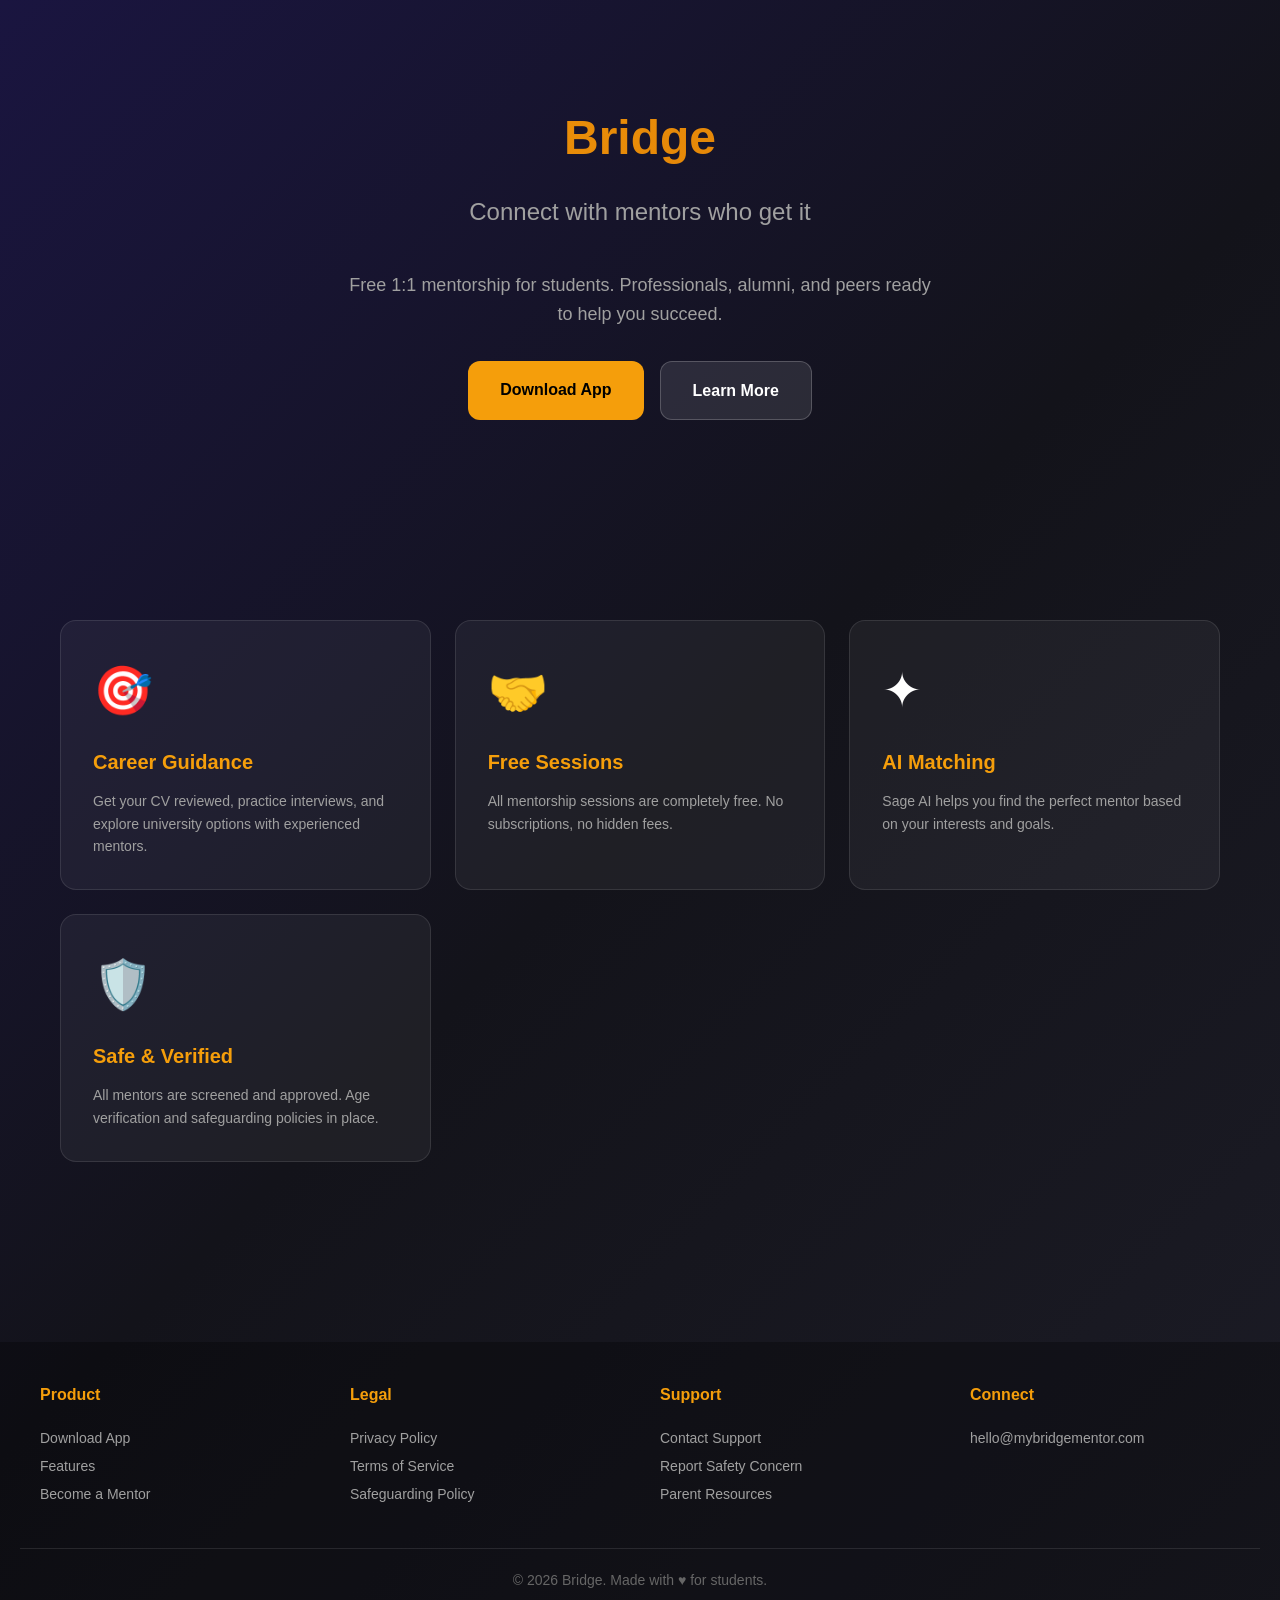
==== index.html @ 3bbaf50d "feat: Initial commit - Bridge legal website - Add homepage with purple gradient theme - Add Privacy " ====
<!DOCTYPE html>
<html lang="en">
<head>
    <meta charset="UTF-8">
    <meta name="viewport" content="width=device-width, initial-scale=1.0">
    <title>Bridge - Free Mentorship for Students</title>
    <meta name="description" content="Connect with mentors who get it. Free 1:1 sessions with professionals, alumni, and peers.">
    <style>
        * {
            margin: 0;
            padding: 0;
            box-sizing: border-box;
        }
        
        body {
            font-family: -apple-system, BlinkMacSystemFont, 'Segoe UI', Roboto, Oxygen, Ubuntu, Cantarell, sans-serif;
            line-height: 1.6;
            color: #1a1a1a;
            background: linear-gradient(135deg, #1a1540 0%, #13131a 50%, #1c1c26 100%);
            min-height: 100vh;
        }
        
        .container {
            max-width: 1200px;
            margin: 0 auto;
            padding: 40px 20px;
        }
        
        header {
            text-align: center;
            padding: 60px 20px;
            color: white;
        }
        
        .logo {
            font-size: 48px;
            font-weight: 700;
            margin-bottom: 16px;
            background: linear-gradient(135deg, #f59e0b 0%, #d97706 100%);
            -webkit-background-clip: text;
            -webkit-text-fill-color: transparent;
            background-clip: text;
        }
        
        .tagline {
            font-size: 24px;
            color: #a0a0a0;
            margin-bottom: 40px;
        }
        
        .cta-buttons {
            display: flex;
            gap: 16px;
            justify-content: center;
            flex-wrap: wrap;
            margin-top: 32px;
        }
        
        .btn {
            display: inline-block;
            padding: 16px 32px;
            border-radius: 12px;
            text-decoration: none;
            font-weight: 600;
            font-size: 16px;
            transition: all 0.3s ease;
        }
        
        .btn-primary {
            background: #f59e0b;
            color: #000;
        }
        
        .btn-primary:hover {
            background: #d97706;
            transform: translateY(-2px);
        }
        
        .btn-secondary {
            background: rgba(255, 255, 255, 0.1);
            color: white;
            border: 1px solid rgba(255, 255, 255, 0.2);
        }
        
        .btn-secondary:hover {
            background: rgba(255, 255, 255, 0.15);
        }
        
        .features {
            display: grid;
            grid-template-columns: repeat(auto-fit, minmax(280px, 1fr));
            gap: 24px;
            margin: 60px 0;
        }
        
        .feature {
            background: rgba(255, 255, 255, 0.05);
            border: 1px solid rgba(255, 255, 255, 0.1);
            border-radius: 16px;
            padding: 32px;
            color: white;
        }
        
        .feature-icon {
            font-size: 48px;
            margin-bottom: 16px;
        }
        
        .feature h3 {
            font-size: 20px;
            margin-bottom: 12px;
            color: #f59e0b;
        }
        
        .feature p {
            color: #a0a0a0;
            font-size: 14px;
        }
        
        footer {
            background: rgba(0, 0, 0, 0.3);
            color: white;
            padding: 40px 20px;
            margin-top: 80px;
        }
        
        .footer-content {
            max-width: 1200px;
            margin: 0 auto;
            display: grid;
            grid-template-columns: repeat(auto-fit, minmax(200px, 1fr));
            gap: 40px;
        }
        
        .footer-section h4 {
            color: #f59e0b;
            margin-bottom: 16px;
            font-size: 16px;
        }
        
        .footer-section ul {
            list-style: none;
        }
        
        .footer-section a {
            color: #a0a0a0;
            text-decoration: none;
            font-size: 14px;
            line-height: 2;
            transition: color 0.3s;
        }
        
        .footer-section a:hover {
            color: #f59e0b;
        }
        
        .footer-bottom {
            text-align: center;
            margin-top: 40px;
            padding-top: 20px;
            border-top: 1px solid rgba(255, 255, 255, 0.1);
            color: #666;
            font-size: 14px;
        }
        
        @media (max-width: 768px) {
            .logo {
                font-size: 36px;
            }
            
            .tagline {
                font-size: 18px;
            }
            
            .cta-buttons {
                flex-direction: column;
                align-items: center;
            }
            
            .btn {
                width: 100%;
                max-width: 300px;
                text-align: center;
            }
        }
    </style>
</head>
<body>
    <header>
        <div class="container">
            <h1 class="logo">Bridge</h1>
            <p class="tagline">Connect with mentors who get it</p>
            <p style="color: #a0a0a0; max-width: 600px; margin: 0 auto; font-size: 18px;">
                Free 1:1 mentorship for students. Professionals, alumni, and peers ready to help you succeed.
            </p>
            <div class="cta-buttons">
                <a href="#download" class="btn btn-primary">Download App</a>
                <a href="#about" class="btn btn-secondary">Learn More</a>
            </div>
        </div>
    </header>
    
    <div class="container">
        <div class="features">
            <div class="feature">
                <div class="feature-icon">🎯</div>
                <h3>Career Guidance</h3>
                <p>Get your CV reviewed, practice interviews, and explore university options with experienced mentors.</p>
            </div>
            
            <div class="feature">
                <div class="feature-icon">🤝</div>
                <h3>Free Sessions</h3>
                <p>All mentorship sessions are completely free. No subscriptions, no hidden fees.</p>
            </div>
            
            <div class="feature">
                <div class="feature-icon">✦</div>
                <h3>AI Matching</h3>
                <p>Sage AI helps you find the perfect mentor based on your interests and goals.</p>
            </div>
            
            <div class="feature">
                <div class="feature-icon">🛡️</div>
                <h3>Safe & Verified</h3>
                <p>All mentors are screened and approved. Age verification and safeguarding policies in place.</p>
            </div>
        </div>
    </div>
    
    <footer>
        <div class="footer-content">
            <div class="footer-section">
                <h4>Product</h4>
                <ul>
                    <li><a href="#download">Download App</a></li>
                    <li><a href="#features">Features</a></li>
                    <li><a href="#become-mentor">Become a Mentor</a></li>
                </ul>
            </div>
            
            <div class="footer-section">
                <h4>Legal</h4>
                <ul>
                    <li><a href="/privacy">Privacy Policy</a></li>
                    <li><a href="/terms">Terms of Service</a></li>
                    <li><a href="/safeguarding">Safeguarding Policy</a></li>
                </ul>
            </div>
            
            <div class="footer-section">
                <h4>Support</h4>
                <ul>
                    <li><a href="mailto:support@mybridgementor.com">Contact Support</a></li>
                    <li><a href="mailto:safety@mybridgementor.com">Report Safety Concern</a></li>
                    <li><a href="mailto:parents@mybridgementor.com">Parent Resources</a></li>
                </ul>
            </div>
            
            <div class="footer-section">
                <h4>Connect</h4>
                <ul>
                    <li><a href="mailto:hello@mybridgementor.com">hello@mybridgementor.com</a></li>
                </ul>
            </div>
        </div>
        
        <div class="footer-bottom">
            <p>&copy; 2026 Bridge. Made with ♥ for students.</p>
        </div>
    </footer>
</body>
</html>
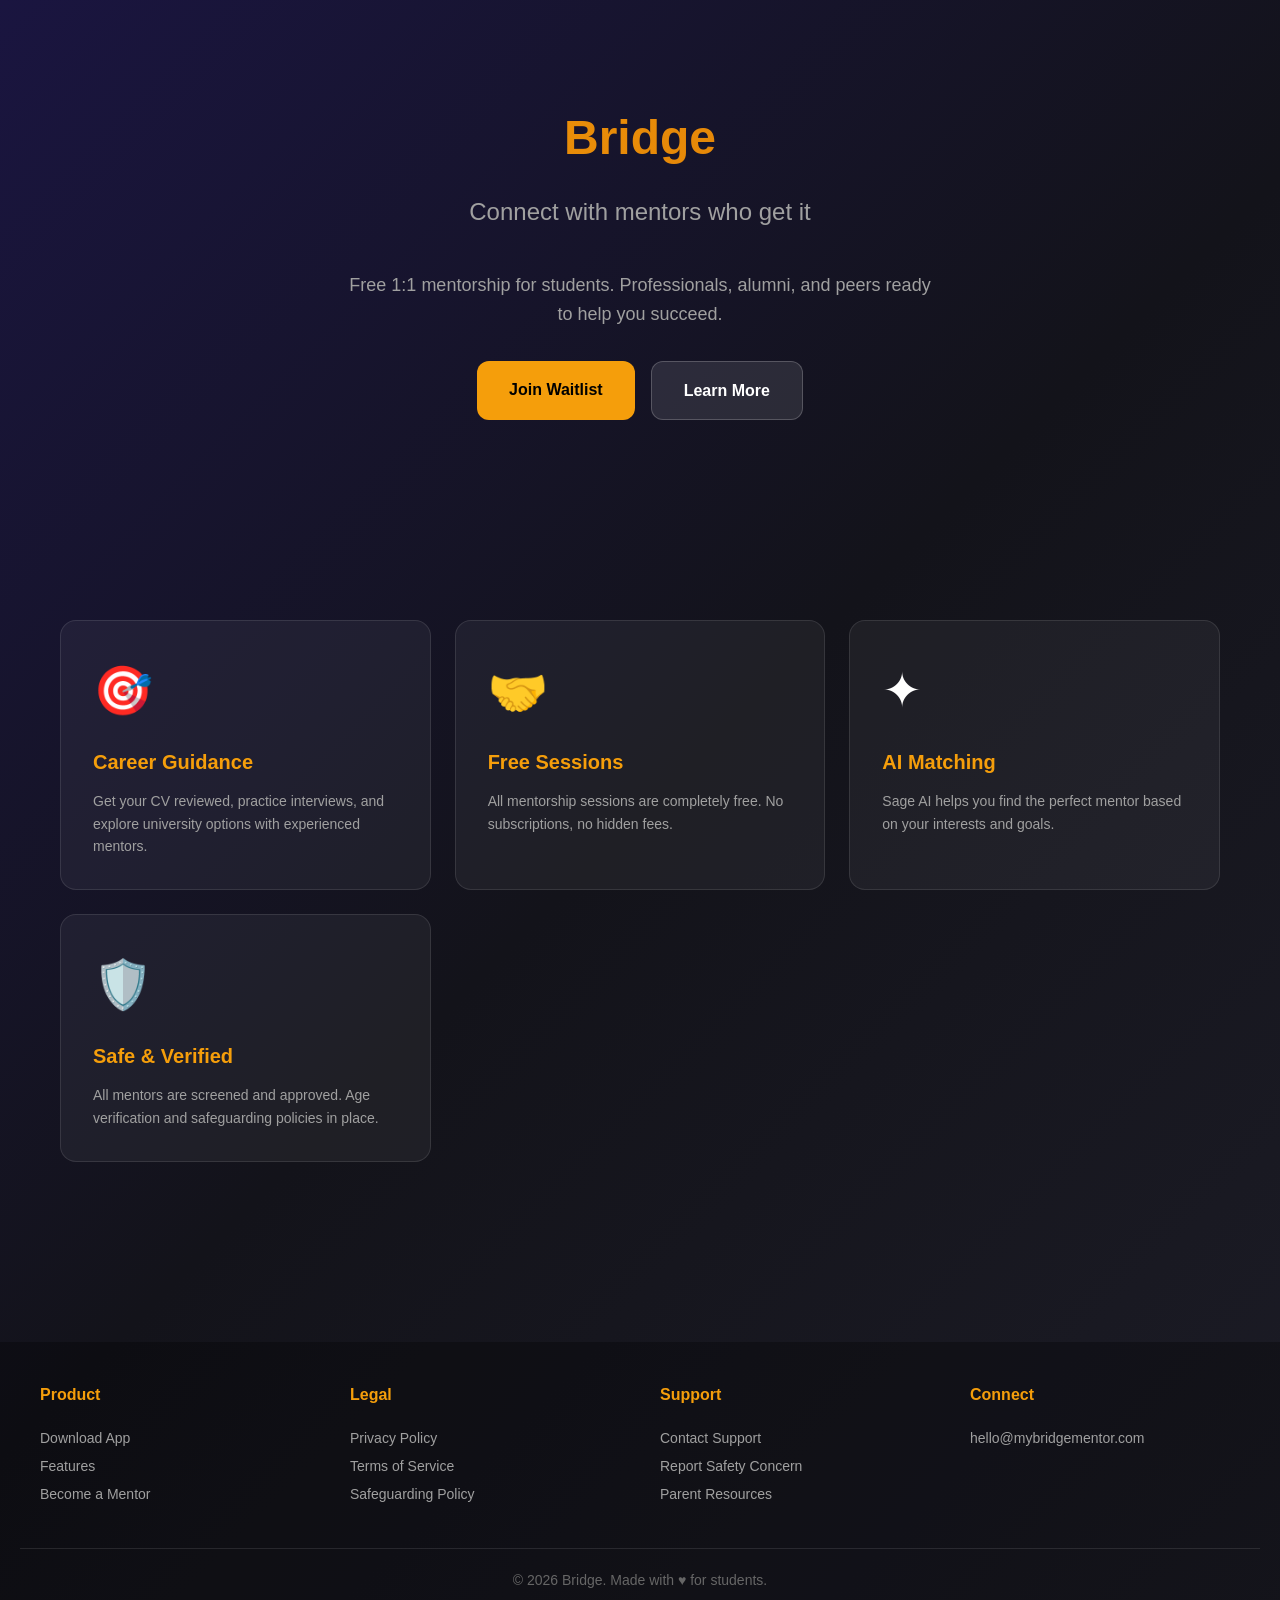
==== commit b4b6be24: "feat: Add working buttons - email waitlist and smooth scroll" ====
--- a/index.html
+++ b/index.html
@@ -12,6 +12,10 @@
             box-sizing: border-box;
         }
         
+        html {
+            scroll-behavior: smooth;
+        }
+        
         body {
             font-family: -apple-system, BlinkMacSystemFont, 'Segoe UI', Roboto, Oxygen, Ubuntu, Cantarell, sans-serif;
             line-height: 1.6;
@@ -194,13 +198,13 @@
                 Free 1:1 mentorship for students. Professionals, alumni, and peers ready to help you succeed.
             </p>
             <div class="cta-buttons">
-                <a href="#download" class="btn btn-primary">Download App</a>
-                <a href="#about" class="btn btn-secondary">Learn More</a>
+                <a href="mailto:hello@mybridgementor.com?subject=Join%20Bridge%20Waitlist&body=Hi!%20I'd%20like%20to%20join%20the%20Bridge%20waitlist%20and%20be%20notified%20when%20the%20app%20launches.%0A%0AName:%20%0AEmail:%20%0ARole:%20(Student/Mentor)%0A" class="btn btn-primary">Join Waitlist</a>
+                <a href="#features" class="btn btn-secondary">Learn More</a>
             </div>
         </div>
     </header>
     
-    <div class="container">
+    <div class="container" id="features">
         <div class="features">
             <div class="feature">
                 <div class="feature-icon">🎯</div>
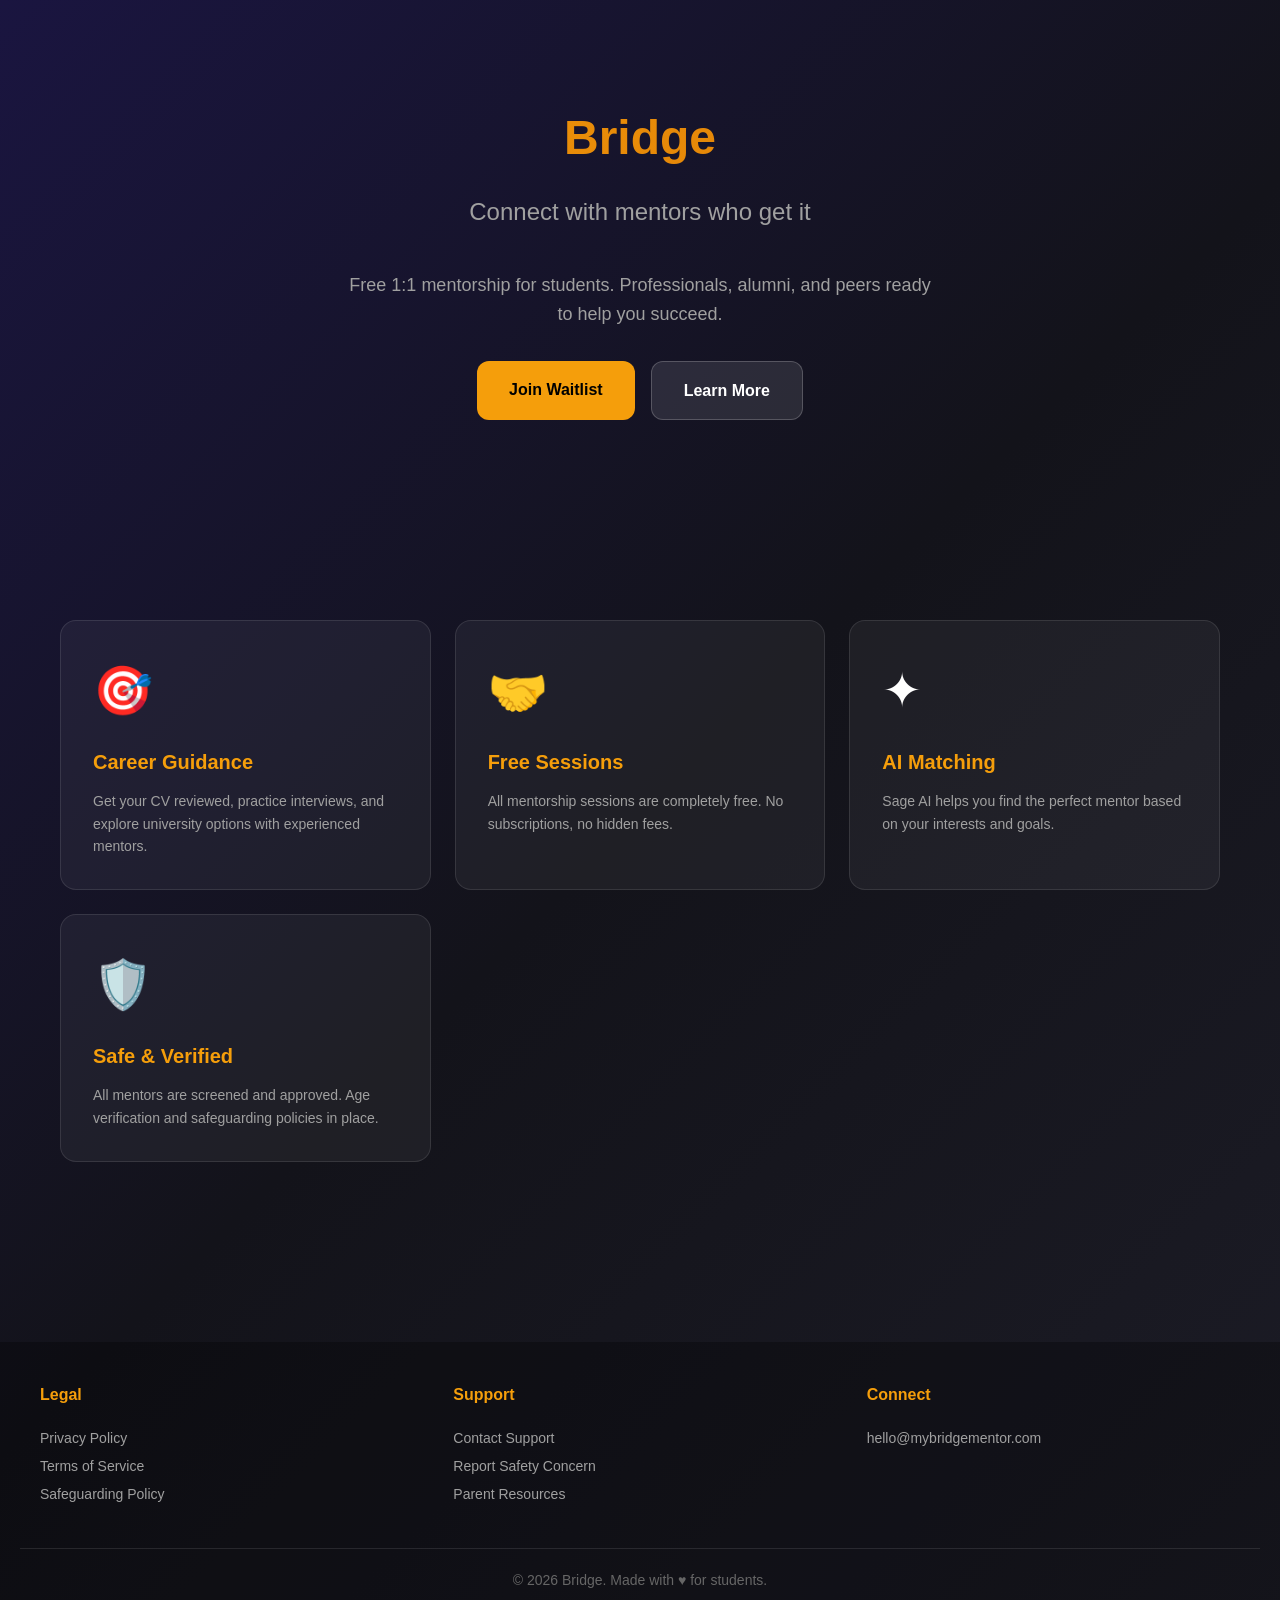
==== commit 0856c293: "feat: Streamline footer to essential App Store required links - Remove Product section with non-func" ====
--- a/index.html
+++ b/index.html
@@ -235,20 +235,11 @@
     <footer>
         <div class="footer-content">
             <div class="footer-section">
-                <h4>Product</h4>
-                <ul>
-                    <li><a href="#download">Download App</a></li>
-                    <li><a href="#features">Features</a></li>
-                    <li><a href="#become-mentor">Become a Mentor</a></li>
-                </ul>
-            </div>
-            
-            <div class="footer-section">
                 <h4>Legal</h4>
                 <ul>
-                    <li><a href="/privacy">Privacy Policy</a></li>
-                    <li><a href="/terms">Terms of Service</a></li>
-                    <li><a href="/safeguarding">Safeguarding Policy</a></li>
+                    <li><a href="/privacy.html">Privacy Policy</a></li>
+                    <li><a href="/terms.html">Terms of Service</a></li>
+                    <li><a href="/safeguarding.html">Safeguarding Policy</a></li>
                 </ul>
             </div>
             
